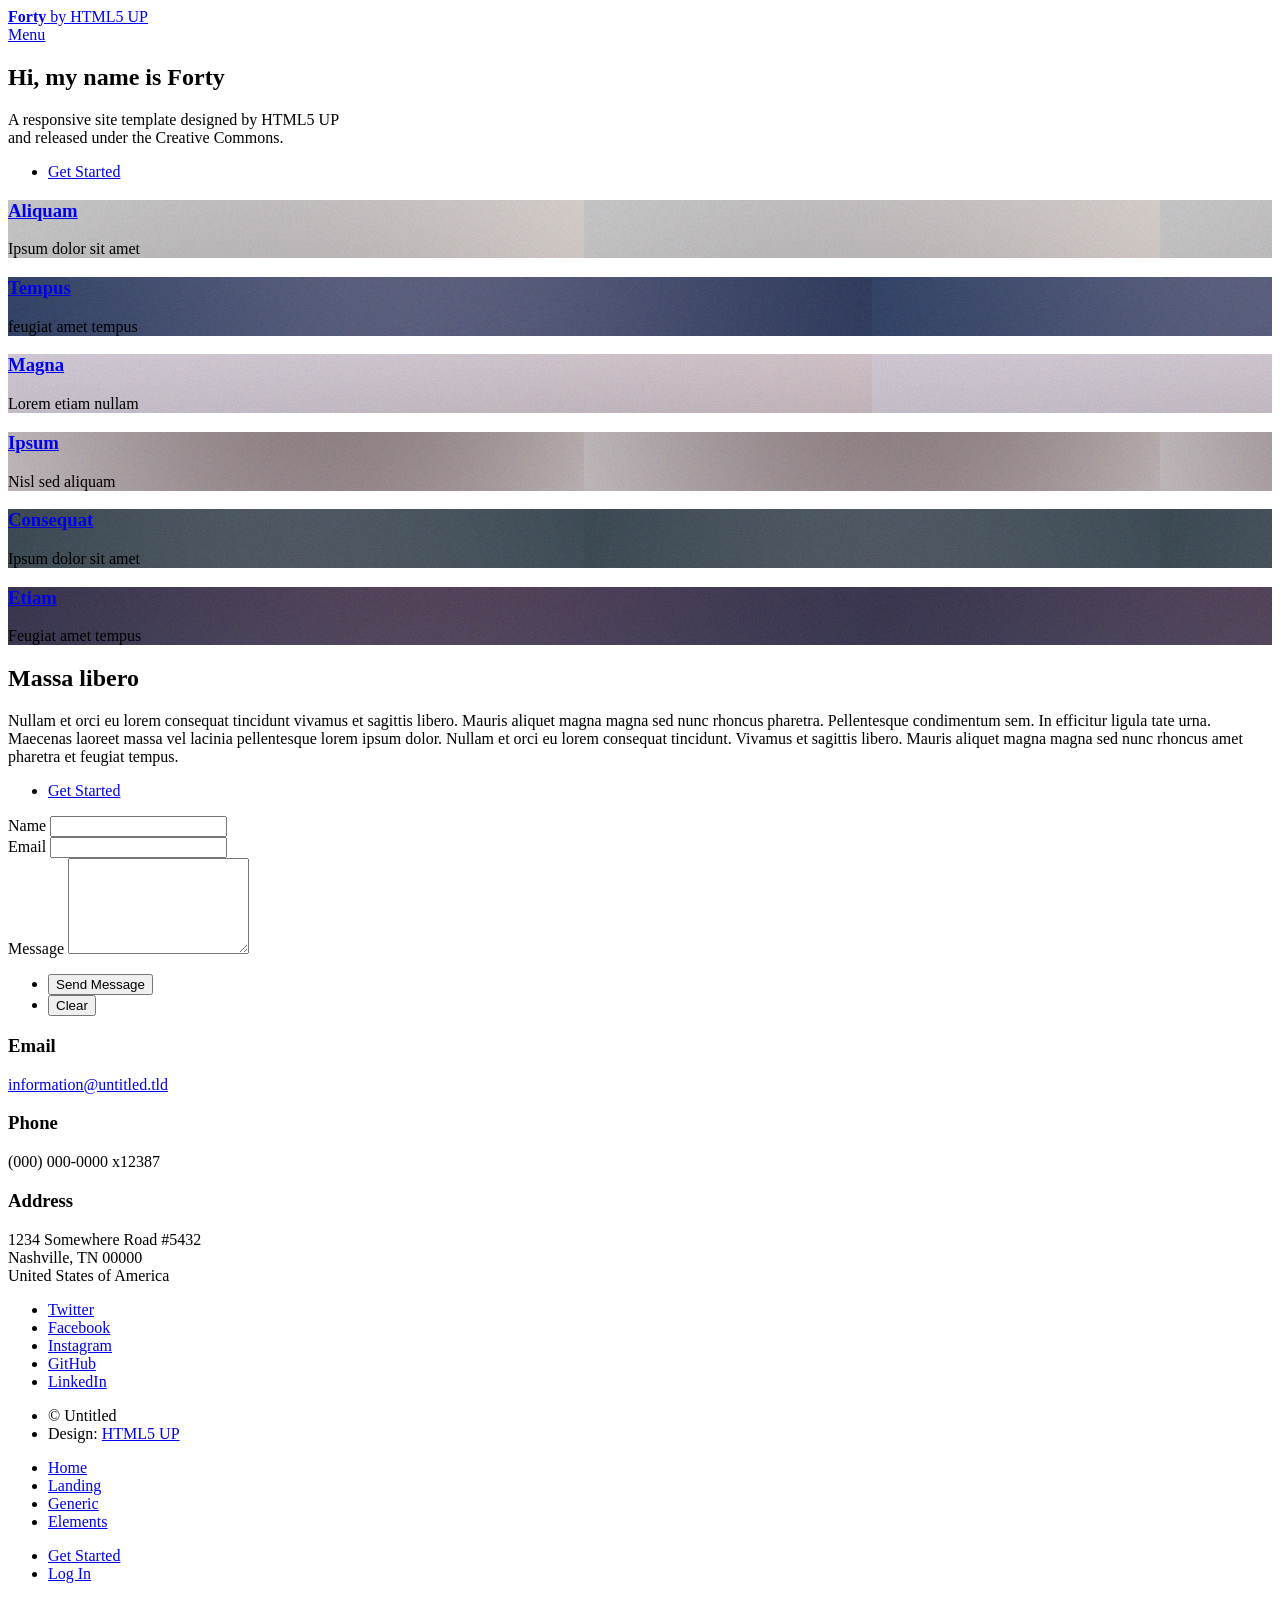
==== html5up-forty/index.html @ 3ecb92c6 "Add files via upload" ====
<!DOCTYPE HTML>
<!--
	Forty by HTML5 UP
	html5up.net | @ajlkn
	Free for personal and commercial use under the CCA 3.0 license (html5up.net/license)
-->
<html>
	<head>
		<title>Forty by HTML5 UP</title>
		<meta charset="utf-8" />
		<meta name="viewport" content="width=device-width, initial-scale=1, user-scalable=no" />
		<link rel="stylesheet" href="assets/css/main.css" />
		<noscript><link rel="stylesheet" href="assets/css/noscript.css" /></noscript>
	</head>
	<body class="is-preload">

		<!-- Wrapper -->
			<div id="wrapper">

				<!-- Header -->
					<header id="header" class="alt">
						<a href="index.html" class="logo"><strong>Forty</strong> <span>by HTML5 UP</span></a>
						<nav>
							<a href="#menu">Menu</a>
						</nav>
					</header>

				<!-- Menu -->
					<nav id="menu">
						<ul class="links">
							<li><a href="index.html">Home</a></li>
							<li><a href="landing.html">Landing</a></li>
							<li><a href="generic.html">Generic</a></li>
							<li><a href="elements.html">Elements</a></li>
						</ul>
						<ul class="actions stacked">
							<li><a href="#" class="button primary fit">Get Started</a></li>
							<li><a href="#" class="button fit">Log In</a></li>
						</ul>
					</nav>

				<!-- Banner -->
					<section id="banner" class="major">
						<div class="inner">
							<header class="major">
								<h1>Hi, my name is Forty</h1>
							</header>
							<div class="content">
								<p>A responsive site template designed by HTML5 UP<br />
								and released under the Creative Commons.</p>
								<ul class="actions">
									<li><a href="#one" class="button next scrolly">Get Started</a></li>
								</ul>
							</div>
						</div>
					</section>

				<!-- Main -->
					<div id="main">

						<!-- One -->
							<section id="one" class="tiles">
								<article>
									<span class="image">
										<img src="images/pic01.jpg" alt="" />
									</span>
									<header class="major">
										<h3><a href="landing.html" class="link">Aliquam</a></h3>
										<p>Ipsum dolor sit amet</p>
									</header>
								</article>
								<article>
									<span class="image">
										<img src="images/pic02.jpg" alt="" />
									</span>
									<header class="major">
										<h3><a href="landing.html" class="link">Tempus</a></h3>
										<p>feugiat amet tempus</p>
									</header>
								</article>
								<article>
									<span class="image">
										<img src="images/pic03.jpg" alt="" />
									</span>
									<header class="major">
										<h3><a href="landing.html" class="link">Magna</a></h3>
										<p>Lorem etiam nullam</p>
									</header>
								</article>
								<article>
									<span class="image">
										<img src="images/pic04.jpg" alt="" />
									</span>
									<header class="major">
										<h3><a href="landing.html" class="link">Ipsum</a></h3>
										<p>Nisl sed aliquam</p>
									</header>
								</article>
								<article>
									<span class="image">
										<img src="images/pic05.jpg" alt="" />
									</span>
									<header class="major">
										<h3><a href="landing.html" class="link">Consequat</a></h3>
										<p>Ipsum dolor sit amet</p>
									</header>
								</article>
								<article>
									<span class="image">
										<img src="images/pic06.jpg" alt="" />
									</span>
									<header class="major">
										<h3><a href="landing.html" class="link">Etiam</a></h3>
										<p>Feugiat amet tempus</p>
									</header>
								</article>
							</section>

						<!-- Two -->
							<section id="two">
								<div class="inner">
									<header class="major">
										<h2>Massa libero</h2>
									</header>
									<p>Nullam et orci eu lorem consequat tincidunt vivamus et sagittis libero. Mauris aliquet magna magna sed nunc rhoncus pharetra. Pellentesque condimentum sem. In efficitur ligula tate urna. Maecenas laoreet massa vel lacinia pellentesque lorem ipsum dolor. Nullam et orci eu lorem consequat tincidunt. Vivamus et sagittis libero. Mauris aliquet magna magna sed nunc rhoncus amet pharetra et feugiat tempus.</p>
									<ul class="actions">
										<li><a href="landing.html" class="button next">Get Started</a></li>
									</ul>
								</div>
							</section>

					</div>

				<!-- Contact -->
					<section id="contact">
						<div class="inner">
							<section>
								<form method="post" action="#">
									<div class="fields">
										<div class="field half">
											<label for="name">Name</label>
											<input type="text" name="name" id="name" />
										</div>
										<div class="field half">
											<label for="email">Email</label>
											<input type="text" name="email" id="email" />
										</div>
										<div class="field">
											<label for="message">Message</label>
											<textarea name="message" id="message" rows="6"></textarea>
										</div>
									</div>
									<ul class="actions">
										<li><input type="submit" value="Send Message" class="primary" /></li>
										<li><input type="reset" value="Clear" /></li>
									</ul>
								</form>
							</section>
							<section class="split">
								<section>
									<div class="contact-method">
										<span class="icon solid alt fa-envelope"></span>
										<h3>Email</h3>
										<a href="#">information@untitled.tld</a>
									</div>
								</section>
								<section>
									<div class="contact-method">
										<span class="icon solid alt fa-phone"></span>
										<h3>Phone</h3>
										<span>(000) 000-0000 x12387</span>
									</div>
								</section>
								<section>
									<div class="contact-method">
										<span class="icon solid alt fa-home"></span>
										<h3>Address</h3>
										<span>1234 Somewhere Road #5432<br />
										Nashville, TN 00000<br />
										United States of America</span>
									</div>
								</section>
							</section>
						</div>
					</section>

				<!-- Footer -->
					<footer id="footer">
						<div class="inner">
							<ul class="icons">
								<li><a href="#" class="icon brands alt fa-twitter"><span class="label">Twitter</span></a></li>
								<li><a href="#" class="icon brands alt fa-facebook-f"><span class="label">Facebook</span></a></li>
								<li><a href="#" class="icon brands alt fa-instagram"><span class="label">Instagram</span></a></li>
								<li><a href="#" class="icon brands alt fa-github"><span class="label">GitHub</span></a></li>
								<li><a href="#" class="icon brands alt fa-linkedin-in"><span class="label">LinkedIn</span></a></li>
							</ul>
							<ul class="copyright">
								<li>&copy; Untitled</li><li>Design: <a href="https://html5up.net">HTML5 UP</a></li>
							</ul>
						</div>
					</footer>

			</div>

		<!-- Scripts -->
			<script src="assets/js/jquery.min.js"></script>
			<script src="assets/js/jquery.scrolly.min.js"></script>
			<script src="assets/js/jquery.scrollex.min.js"></script>
			<script src="assets/js/browser.min.js"></script>
			<script src="assets/js/breakpoints.min.js"></script>
			<script src="assets/js/util.js"></script>
			<script src="assets/js/main.js"></script>

	</body>
</html>
---- html5up-forty/assets/css/noscript.css ----
/*
	Forty by HTML5 UP
	html5up.net | @ajlkn
	Free for personal and commercial use under the CCA 3.0 license (html5up.net/license)
*/

/* Banner */

	body.is-preload #banner:after {
		opacity: 0.85;
	}

	body.is-preload #banner > .inner {
		-moz-filter: none;
		-webkit-filter: none;
		-ms-filter: none;
		filter: none;
		-moz-transform: none;
		-webkit-transform: none;
		-ms-transform: none;
		transform: none;
		opacity: 1;
	}
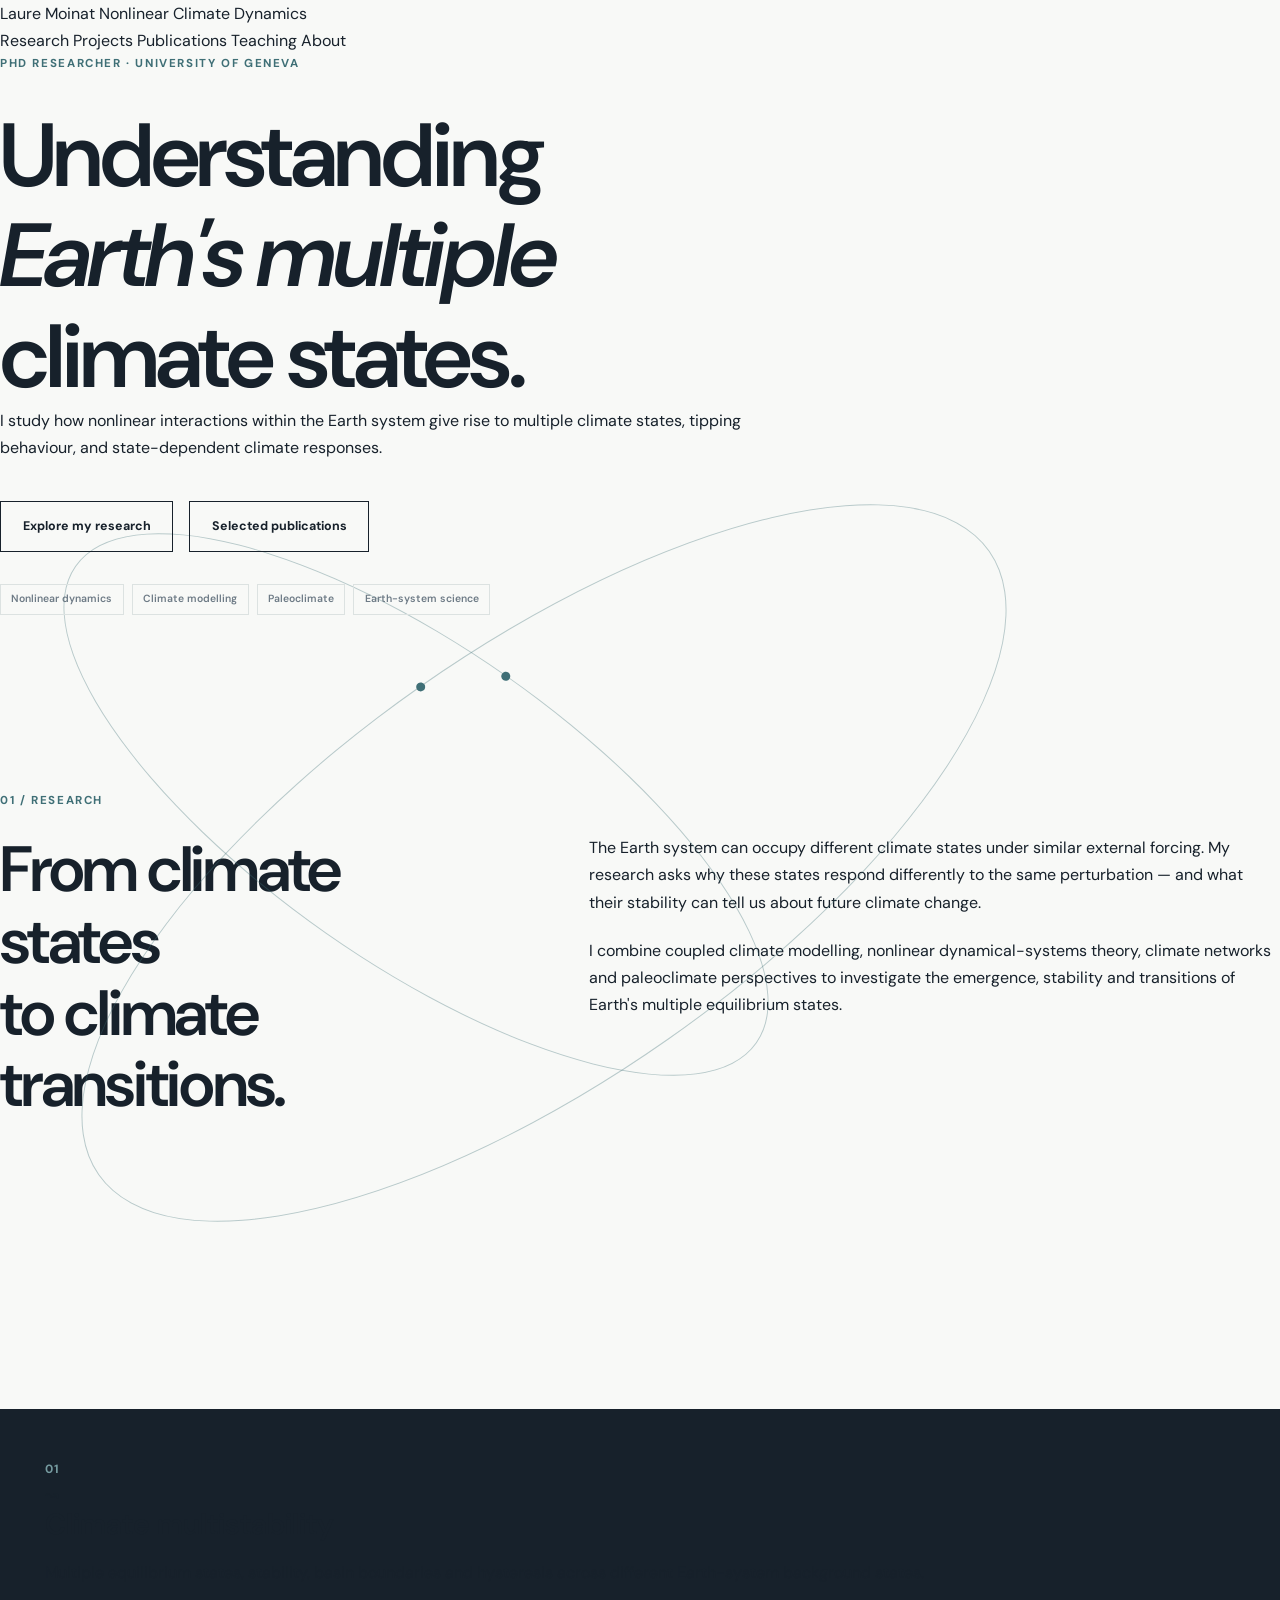
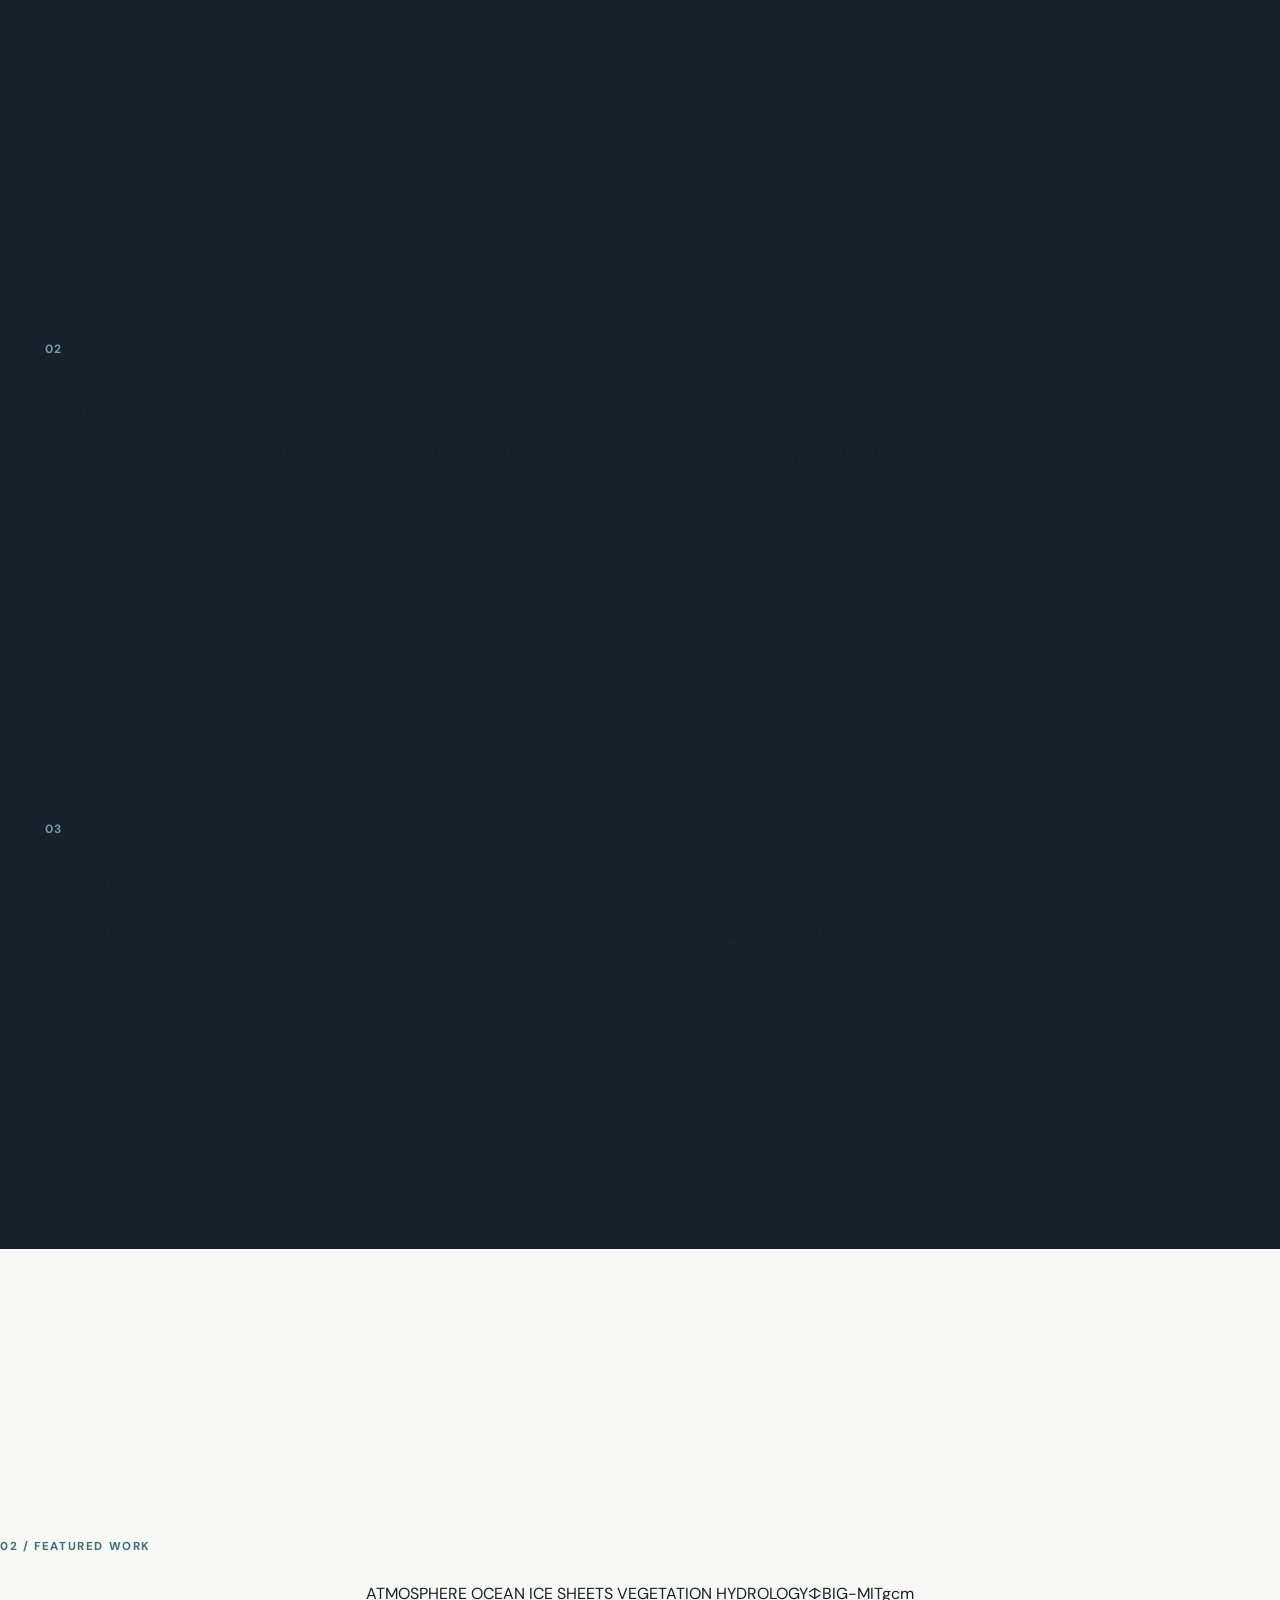
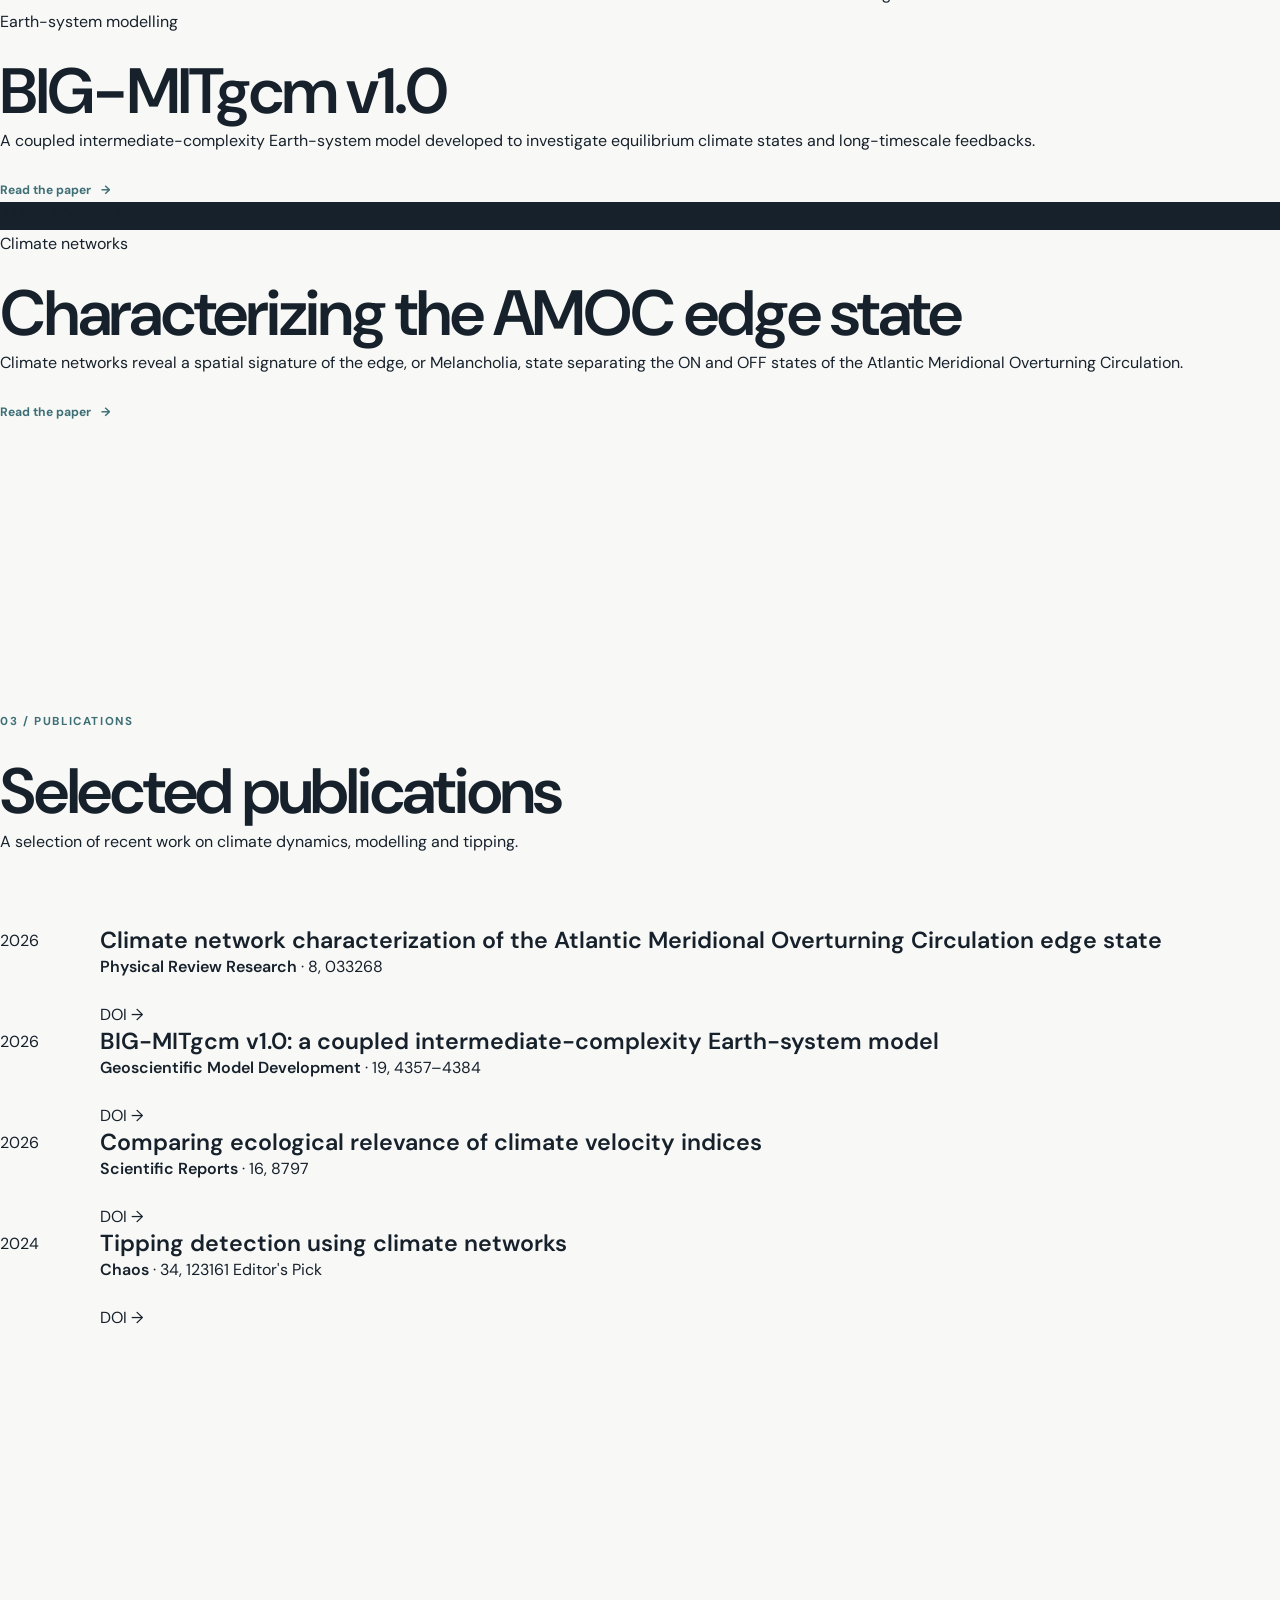
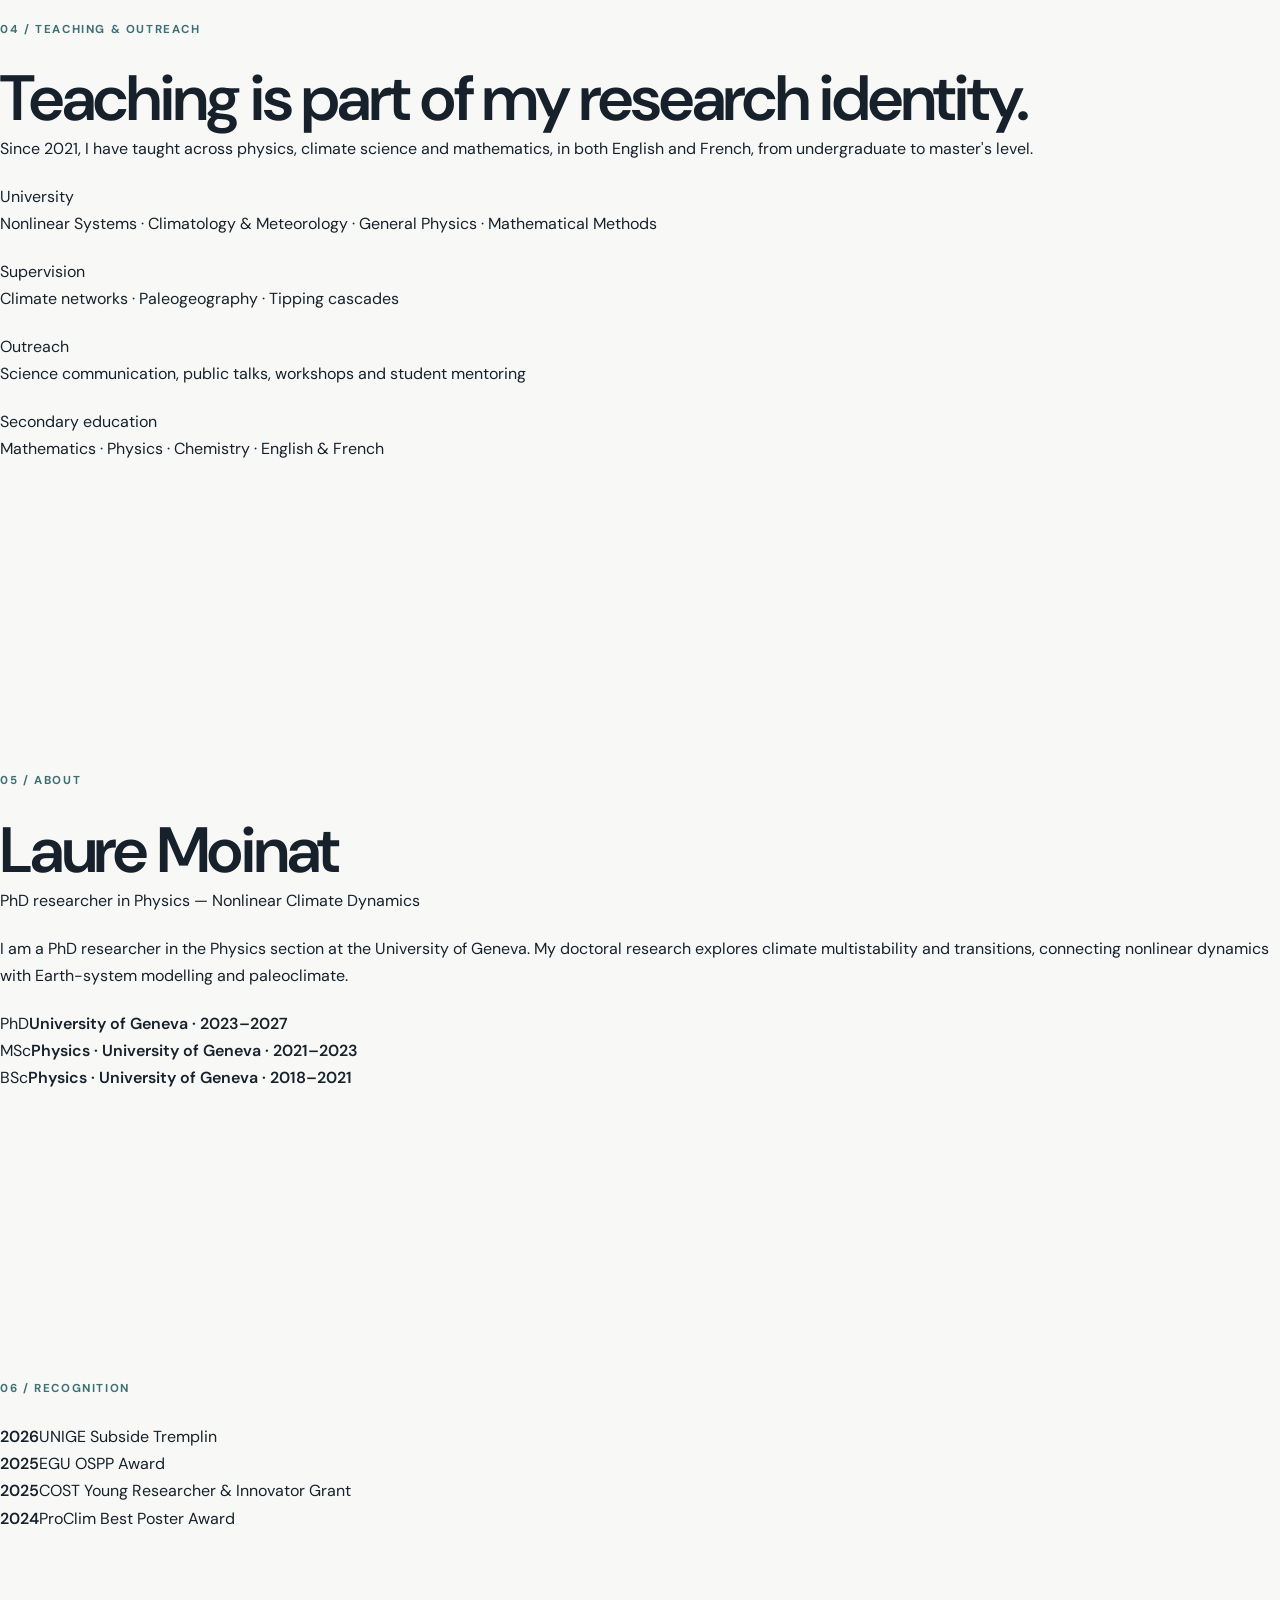
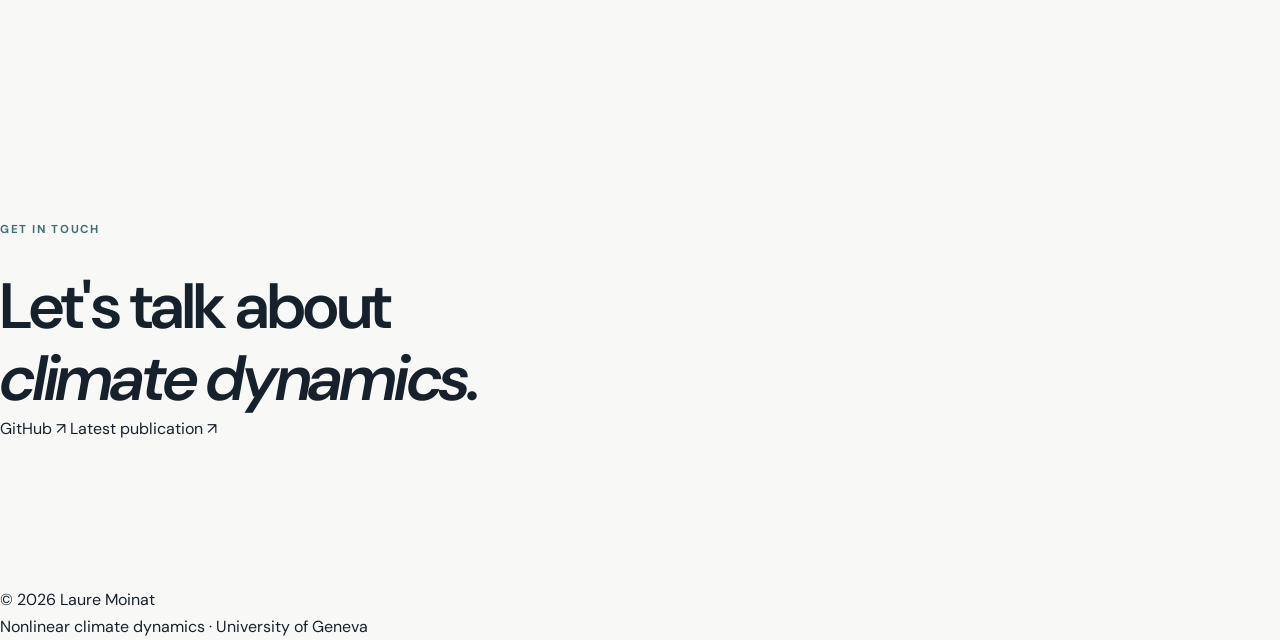
==== commit 42361474: "Add files via upload" ====
--- a/html5up-forty/index.html
+++ b/html5up-forty/index.html
@@ -1,215 +1,291 @@
-<!DOCTYPE HTML>
-<!--
-	Forty by HTML5 UP
-	html5up.net | @ajlkn
-	Free for personal and commercial use under the CCA 3.0 license (html5up.net/license)
--->
-<html>
-	<head>
-		<title>Forty by HTML5 UP</title>
-		<meta charset="utf-8" />
-		<meta name="viewport" content="width=device-width, initial-scale=1, user-scalable=no" />
-		<link rel="stylesheet" href="assets/css/main.css" />
-		<noscript><link rel="stylesheet" href="assets/css/noscript.css" /></noscript>
-	</head>
-	<body class="is-preload">
-
-		<!-- Wrapper -->
-			<div id="wrapper">
-
-				<!-- Header -->
-					<header id="header" class="alt">
-						<a href="index.html" class="logo"><strong>Forty</strong> <span>by HTML5 UP</span></a>
-						<nav>
-							<a href="#menu">Menu</a>
-						</nav>
-					</header>
-
-				<!-- Menu -->
-					<nav id="menu">
-						<ul class="links">
-							<li><a href="index.html">Home</a></li>
-							<li><a href="landing.html">Landing</a></li>
-							<li><a href="generic.html">Generic</a></li>
-							<li><a href="elements.html">Elements</a></li>
-						</ul>
-						<ul class="actions stacked">
-							<li><a href="#" class="button primary fit">Get Started</a></li>
-							<li><a href="#" class="button fit">Log In</a></li>
-						</ul>
-					</nav>
-
-				<!-- Banner -->
-					<section id="banner" class="major">
-						<div class="inner">
-							<header class="major">
-								<h1>Hi, my name is Forty</h1>
-							</header>
-							<div class="content">
-								<p>A responsive site template designed by HTML5 UP<br />
-								and released under the Creative Commons.</p>
-								<ul class="actions">
-									<li><a href="#one" class="button next scrolly">Get Started</a></li>
-								</ul>
-							</div>
-						</div>
-					</section>
-
-				<!-- Main -->
-					<div id="main">
-
-						<!-- One -->
-							<section id="one" class="tiles">
-								<article>
-									<span class="image">
-										<img src="images/pic01.jpg" alt="" />
-									</span>
-									<header class="major">
-										<h3><a href="landing.html" class="link">Aliquam</a></h3>
-										<p>Ipsum dolor sit amet</p>
-									</header>
-								</article>
-								<article>
-									<span class="image">
-										<img src="images/pic02.jpg" alt="" />
-									</span>
-									<header class="major">
-										<h3><a href="landing.html" class="link">Tempus</a></h3>
-										<p>feugiat amet tempus</p>
-									</header>
-								</article>
-								<article>
-									<span class="image">
-										<img src="images/pic03.jpg" alt="" />
-									</span>
-									<header class="major">
-										<h3><a href="landing.html" class="link">Magna</a></h3>
-										<p>Lorem etiam nullam</p>
-									</header>
-								</article>
-								<article>
-									<span class="image">
-										<img src="images/pic04.jpg" alt="" />
-									</span>
-									<header class="major">
-										<h3><a href="landing.html" class="link">Ipsum</a></h3>
-										<p>Nisl sed aliquam</p>
-									</header>
-								</article>
-								<article>
-									<span class="image">
-										<img src="images/pic05.jpg" alt="" />
-									</span>
-									<header class="major">
-										<h3><a href="landing.html" class="link">Consequat</a></h3>
-										<p>Ipsum dolor sit amet</p>
-									</header>
-								</article>
-								<article>
-									<span class="image">
-										<img src="images/pic06.jpg" alt="" />
-									</span>
-									<header class="major">
-										<h3><a href="landing.html" class="link">Etiam</a></h3>
-										<p>Feugiat amet tempus</p>
-									</header>
-								</article>
-							</section>
-
-						<!-- Two -->
-							<section id="two">
-								<div class="inner">
-									<header class="major">
-										<h2>Massa libero</h2>
-									</header>
-									<p>Nullam et orci eu lorem consequat tincidunt vivamus et sagittis libero. Mauris aliquet magna magna sed nunc rhoncus pharetra. Pellentesque condimentum sem. In efficitur ligula tate urna. Maecenas laoreet massa vel lacinia pellentesque lorem ipsum dolor. Nullam et orci eu lorem consequat tincidunt. Vivamus et sagittis libero. Mauris aliquet magna magna sed nunc rhoncus amet pharetra et feugiat tempus.</p>
-									<ul class="actions">
-										<li><a href="landing.html" class="button next">Get Started</a></li>
-									</ul>
-								</div>
-							</section>
-
-					</div>
-
-				<!-- Contact -->
-					<section id="contact">
-						<div class="inner">
-							<section>
-								<form method="post" action="#">
-									<div class="fields">
-										<div class="field half">
-											<label for="name">Name</label>
-											<input type="text" name="name" id="name" />
-										</div>
-										<div class="field half">
-											<label for="email">Email</label>
-											<input type="text" name="email" id="email" />
-										</div>
-										<div class="field">
-											<label for="message">Message</label>
-											<textarea name="message" id="message" rows="6"></textarea>
-										</div>
-									</div>
-									<ul class="actions">
-										<li><input type="submit" value="Send Message" class="primary" /></li>
-										<li><input type="reset" value="Clear" /></li>
-									</ul>
-								</form>
-							</section>
-							<section class="split">
-								<section>
-									<div class="contact-method">
-										<span class="icon solid alt fa-envelope"></span>
-										<h3>Email</h3>
-										<a href="#">information@untitled.tld</a>
-									</div>
-								</section>
-								<section>
-									<div class="contact-method">
-										<span class="icon solid alt fa-phone"></span>
-										<h3>Phone</h3>
-										<span>(000) 000-0000 x12387</span>
-									</div>
-								</section>
-								<section>
-									<div class="contact-method">
-										<span class="icon solid alt fa-home"></span>
-										<h3>Address</h3>
-										<span>1234 Somewhere Road #5432<br />
-										Nashville, TN 00000<br />
-										United States of America</span>
-									</div>
-								</section>
-							</section>
-						</div>
-					</section>
-
-				<!-- Footer -->
-					<footer id="footer">
-						<div class="inner">
-							<ul class="icons">
-								<li><a href="#" class="icon brands alt fa-twitter"><span class="label">Twitter</span></a></li>
-								<li><a href="#" class="icon brands alt fa-facebook-f"><span class="label">Facebook</span></a></li>
-								<li><a href="#" class="icon brands alt fa-instagram"><span class="label">Instagram</span></a></li>
-								<li><a href="#" class="icon brands alt fa-github"><span class="label">GitHub</span></a></li>
-								<li><a href="#" class="icon brands alt fa-linkedin-in"><span class="label">LinkedIn</span></a></li>
-							</ul>
-							<ul class="copyright">
-								<li>&copy; Untitled</li><li>Design: <a href="https://html5up.net">HTML5 UP</a></li>
-							</ul>
-						</div>
-					</footer>
-
-			</div>
-
-		<!-- Scripts -->
-			<script src="assets/js/jquery.min.js"></script>
-			<script src="assets/js/jquery.scrolly.min.js"></script>
-			<script src="assets/js/jquery.scrollex.min.js"></script>
-			<script src="assets/js/browser.min.js"></script>
-			<script src="assets/js/breakpoints.min.js"></script>
-			<script src="assets/js/util.js"></script>
-			<script src="assets/js/main.js"></script>
-
-	</body>
-</html>+<!DOCTYPE HTML>
+<html lang="en">
+<head>
+    <meta charset="utf-8">
+    <meta name="viewport" content="width=device-width, initial-scale=1">
+    <title>Laure Moinat | Nonlinear Climate Dynamics</title>
+    <meta name="description" content="Laure Moinat — PhD researcher in nonlinear climate dynamics at the University of Geneva.">
+    <link rel="stylesheet" href="assets/css/main.css">
+</head>
+
+<body>
+
+<header class="site-header">
+    <div class="header-inner">
+        <a href="#top" class="brand">
+            <span class="brand-name">Laure Moinat</span>
+            <span class="brand-role">Nonlinear Climate Dynamics</span>
+        </a>
+        <nav class="main-nav">
+            <a href="#research">Research</a>
+            <a href="#work">Projects</a>
+            <a href="#publications">Publications</a>
+            <a href="#teaching">Teaching</a>
+            <a href="#about">About</a>
+        </nav>
+    </div>
+</header>
+
+<main id="top">
+
+    <section class="hero">
+        <div class="hero-content">
+            <p class="eyebrow">PhD researcher · University of Geneva</p>
+            <h1>Understanding<br><em>Earth's multiple</em><br>climate states.</h1>
+            <p class="hero-text">
+                I study how nonlinear interactions within the Earth system give rise to
+                multiple climate states, tipping behaviour, and state-dependent climate responses.
+            </p>
+            <div class="hero-buttons">
+                <a class="button button-primary" href="#research">Explore my research</a>
+                <a class="button button-light" href="#publications">Selected publications</a>
+            </div>
+            <div class="tags">
+                <span>Nonlinear dynamics</span>
+                <span>Climate modelling</span>
+                <span>Paleoclimate</span>
+                <span>Earth-system science</span>
+            </div>
+        </div>
+
+        <div class="climate-art" aria-hidden="true">
+            <div class="orbit orbit-1"></div>
+            <div class="orbit orbit-2"></div>
+            <div class="earth">
+                <div class="continent c1"></div>
+                <div class="continent c2"></div>
+                <div class="continent c3"></div>
+                <div class="glow"></div>
+            </div>
+            <span class="dot dot-1"></span>
+            <span class="dot dot-2"></span>
+            <span class="dot dot-3"></span>
+        </div>
+    </section>
+
+    <section class="intro section" id="research">
+        <div class="section-label">01 / Research</div>
+        <div class="intro-grid">
+            <div>
+                <h2>From climate states<br>to climate transitions.</h2>
+            </div>
+            <div>
+                <p class="lead">
+                    The Earth system can occupy different climate states under similar external
+                    forcing. My research asks why these states respond differently to the same
+                    perturbation — and what their stability can tell us about future climate change.
+                </p>
+                <p>
+                    I combine coupled climate modelling, nonlinear dynamical-systems theory,
+                    climate networks and paleoclimate perspectives to investigate the emergence,
+                    stability and transitions of Earth's multiple equilibrium states.
+                </p>
+            </div>
+        </div>
+    </section>
+
+    <section class="research-cards section">
+        <div class="cards-grid">
+            <article class="research-card">
+                <span class="card-number">01</span>
+                <div class="card-icon">↝</div>
+                <h3>Climate multistability</h3>
+                <p>
+                    Multiple equilibrium states, stability, basin boundaries and hysteresis
+                    across different Earth-system background states.
+                </p>
+            </article>
+
+            <article class="research-card">
+                <span class="card-number">02</span>
+                <div class="card-icon">⌁</div>
+                <h3>Tipping &amp; networks</h3>
+                <p>
+                    Climate-network approaches to unstable states, early warning signals and
+                    tipping behaviour, including the AMOC.
+                </p>
+            </article>
+
+            <article class="research-card">
+                <span class="card-number">03</span>
+                <div class="card-icon">◌</div>
+                <h3>Earth-system modelling</h3>
+                <p>
+                    Coupled ocean–atmosphere–ice-sheet–vegetation simulations spanning
+                    present-day, paleoclimate and deep-time configurations.
+                </p>
+            </article>
+        </div>
+    </section>
+
+    <section class="section featured" id="work">
+        <div class="section-label">02 / Featured work</div>
+
+        <div class="feature">
+            <div class="feature-visual model-visual">
+                <div class="model-box">
+                    <span>ATMOSPHERE</span>
+                    <span>OCEAN</span>
+                    <span>ICE SHEETS</span>
+                    <span>VEGETATION</span>
+                    <span>HYDROLOGY</span>
+                </div>
+                <div class="model-arrow">↕</div>
+                <div class="model-caption">BIG-MITgcm</div>
+            </div>
+            <div class="feature-text">
+                <p class="mini-label">Earth-system modelling</p>
+                <h2>BIG-MITgcm v1.0</h2>
+                <p>
+                    A coupled intermediate-complexity Earth-system model developed to investigate
+                    equilibrium climate states and long-timescale feedbacks.
+                </p>
+                <a class="text-link" href="https://doi.org/10.5194/gmd-19-4357-2026" target="_blank" rel="noopener">
+                    Read the paper <span>→</span>
+                </a>
+            </div>
+        </div>
+
+        <div class="feature feature-reverse">
+            <div class="feature-visual network-visual">
+                <div class="network">
+                    <i></i><i></i><i></i><i></i><i></i><i></i><i></i><i></i>
+                    <b></b><b></b><b></b><b></b><b></b><b></b>
+                </div>
+                <div class="network-label">AMOC EDGE STATE</div>
+            </div>
+            <div class="feature-text">
+                <p class="mini-label">Climate networks</p>
+                <h2>Characterizing the AMOC edge state</h2>
+                <p>
+                    Climate networks reveal a spatial signature of the edge, or Melancholia,
+                    state separating the ON and OFF states of the Atlantic Meridional
+                    Overturning Circulation.
+                </p>
+                <a class="text-link" href="https://doi.org/10.1103/q9bd-4h4j" target="_blank" rel="noopener">
+                    Read the paper <span>→</span>
+                </a>
+            </div>
+        </div>
+    </section>
+
+    <section class="publications section" id="publications">
+        <div class="section-label">03 / Publications</div>
+        <div class="section-heading">
+            <h2>Selected publications</h2>
+            <p>A selection of recent work on climate dynamics, modelling and tipping.</p>
+        </div>
+
+        <div class="pub-list">
+            <article class="publication">
+                <span class="pub-year">2026</span>
+                <div>
+                    <h3>Climate network characterization of the Atlantic Meridional Overturning Circulation edge state</h3>
+                    <p><strong>Physical Review Research</strong> · 8, 033268</p>
+                    <a href="https://doi.org/10.1103/q9bd-4h4j" target="_blank" rel="noopener">DOI →</a>
+                </div>
+            </article>
+
+            <article class="publication">
+                <span class="pub-year">2026</span>
+                <div>
+                    <h3>BIG-MITgcm v1.0: a coupled intermediate-complexity Earth-system model</h3>
+                    <p><strong>Geoscientific Model Development</strong> · 19, 4357–4384</p>
+                    <a href="https://doi.org/10.5194/gmd-19-4357-2026" target="_blank" rel="noopener">DOI →</a>
+                </div>
+            </article>
+
+            <article class="publication">
+                <span class="pub-year">2026</span>
+                <div>
+                    <h3>Comparing ecological relevance of climate velocity indices</h3>
+                    <p><strong>Scientific Reports</strong> · 16, 8797</p>
+                    <a href="https://doi.org/10.1038/s41598-025-32377-0" target="_blank" rel="noopener">DOI →</a>
+                </div>
+            </article>
+
+            <article class="publication">
+                <span class="pub-year">2024</span>
+                <div>
+                    <h3>Tipping detection using climate networks</h3>
+                    <p><strong>Chaos</strong> · 34, 123161 <span class="badge">Editor's Pick</span></p>
+                    <a href="https://doi.org/10.1063/5.0230848" target="_blank" rel="noopener">DOI →</a>
+                </div>
+            </article>
+        </div>
+    </section>
+
+    <section class="teaching section" id="teaching">
+        <div class="section-label">04 / Teaching &amp; outreach</div>
+        <div class="two-column">
+            <div>
+                <h2>Teaching is part of my research identity.</h2>
+                <p>
+                    Since 2021, I have taught across physics, climate science and mathematics,
+                    in both English and French, from undergraduate to master's level.
+                </p>
+            </div>
+            <div class="teaching-list">
+                <div><span>University</span><p>Nonlinear Systems · Climatology &amp; Meteorology · General Physics · Mathematical Methods</p></div>
+                <div><span>Supervision</span><p>Climate networks · Paleogeography · Tipping cascades</p></div>
+                <div><span>Outreach</span><p>Science communication, public talks, workshops and student mentoring</p></div>
+                <div><span>Secondary education</span><p>Mathematics · Physics · Chemistry · English &amp; French</p></div>
+            </div>
+        </div>
+    </section>
+
+    <section class="about section" id="about">
+        <div class="section-label">05 / About</div>
+        <div class="about-grid">
+            <div>
+                <h2>Laure Moinat</h2>
+                <p class="lead">
+                    PhD researcher in Physics — Nonlinear Climate Dynamics
+                </p>
+            </div>
+            <div>
+                <p>
+                    I am a PhD researcher in the Physics section at the University of Geneva.
+                    My doctoral research explores climate multistability and transitions,
+                    connecting nonlinear dynamics with Earth-system modelling and paleoclimate.
+                </p>
+
+                <div class="facts">
+                    <div><span>PhD</span><strong>University of Geneva · 2023–2027</strong></div>
+                    <div><span>MSc</span><strong>Physics · University of Geneva · 2021–2023</strong></div>
+                    <div><span>BSc</span><strong>Physics · University of Geneva · 2018–2021</strong></div>
+                </div>
+            </div>
+        </div>
+    </section>
+
+    <section class="awards section">
+        <div class="section-label">06 / Recognition</div>
+        <div class="awards-grid">
+            <div><strong>2026</strong><span>UNIGE Subside Tremplin</span></div>
+            <div><strong>2025</strong><span>EGU OSPP Award</span></div>
+            <div><strong>2025</strong><span>COST Young Researcher &amp; Innovator Grant</span></div>
+            <div><strong>2024</strong><span>ProClim Best Poster Award</span></div>
+        </div>
+    </section>
+
+    <section class="contact section">
+        <div>
+            <p class="eyebrow">Get in touch</p>
+            <h2>Let's talk about<br><em>climate dynamics.</em></h2>
+        </div>
+        <div class="contact-links">
+            <a href="https://github.com/LaureMoinat" target="_blank" rel="noopener">GitHub <span>↗</span></a>
+            <a href="https://doi.org/10.1103/q9bd-4h4j" target="_blank" rel="noopener">Latest publication <span>↗</span></a>
+        </div>
+    </section>
+
+</main>
+
+<footer>
+    <div>© 2026 Laure Moinat</div>
+    <div>Nonlinear climate dynamics · University of Geneva</div>
+</footer>
+
+</body>
+</html>
--- a/html5up-forty/assets/css/main.css
+++ b/html5up-forty/assets/css/main.css
@@ -0,0 +1,903 @@
+@import url('https://fonts.googleapis.com/css2?family=DM+Sans:wght@400;500;600;700&family=Playfair+Display:wght@500;600&display=swap');
+
+
+/* =========================================================
+   GLOBAL
+========================================================= */
+
+:root {
+    --ink: #17212b;
+    --ink-light: #33414d;
+    --muted: #6e7b86;
+
+    --paper: #f8f9f7;
+    --white: #ffffff;
+    --grey: #eef1f0;
+
+    --accent: #3f6f76;
+    --accent-dark: #315960;
+
+    --line: #dce2e1;
+
+    --max-width: 1240px;
+}
+
+
+* {
+    box-sizing: border-box;
+}
+
+
+html {
+    scroll-behavior: smooth;
+}
+
+
+body {
+    margin: 0;
+    padding: 0;
+
+    background: var(--paper);
+    color: var(--ink);
+
+    font-family: "DM Sans", Arial, sans-serif;
+    font-size: 16px;
+    line-height: 1.7;
+}
+
+
+body,
+input,
+select,
+textarea {
+    font-family: "DM Sans", Arial, sans-serif;
+}
+
+
+a {
+    color: inherit;
+    text-decoration: none;
+}
+
+
+img {
+    max-width: 100%;
+    display: block;
+}
+
+
+strong {
+    font-weight: 600;
+}
+
+
+/* =========================================================
+   TYPOGRAPHY
+========================================================= */
+
+h1,
+h2,
+h3 {
+    margin: 0;
+    font-weight: 600;
+    line-height: 1.12;
+}
+
+
+h1,
+h2 {
+    letter-spacing: -0.035em;
+}
+
+
+h1 {
+    font-size: clamp(3.6rem, 7vw, 6.8rem);
+}
+
+
+h2 {
+    font-size: clamp(2.7rem, 5vw, 4.5rem);
+}
+
+
+h3 {
+    font-size: 1.45rem;
+}
+
+
+p {
+    margin: 0 0 1.3rem;
+}
+
+
+.section-label,
+.eyebrow,
+.project-type,
+.publication-journal {
+    text-transform: uppercase;
+    letter-spacing: 0.14em;
+    font-size: 0.72rem;
+    font-weight: 700;
+}
+
+
+.section-label {
+    color: var(--accent);
+    margin-bottom: 1.5rem;
+}
+
+
+.section-dark .section-label,
+.contact-section .section-label {
+    color: #a9c7ca;
+}
+
+
+/* =========================================================
+   LAYOUT
+========================================================= */
+
+.section-inner {
+    width: min(var(--max-width), calc(100% - 5rem));
+    margin: 0 auto;
+}
+
+
+.section {
+    padding: 9rem 0;
+}
+
+
+.section-light {
+    background: var(--paper);
+}
+
+
+.section-grey {
+    background: var(--grey);
+}
+
+
+.section-dark {
+    background: var(--ink);
+    color: var(--white);
+}
+
+
+/* =========================================================
+   HEADER
+========================================================= */
+
+#header {
+    position: fixed;
+    z-index: 1000;
+
+    top: 0;
+    left: 0;
+    width: 100%;
+
+    display: flex;
+    align-items: center;
+    justify-content: space-between;
+
+    padding: 1.4rem 3rem;
+
+    background: rgba(248, 249, 247, 0.94);
+    backdrop-filter: blur(12px);
+
+    border-bottom: 1px solid rgba(23, 33, 43, 0.08);
+}
+
+
+.logo {
+    display: flex;
+    align-items: baseline;
+    gap: 0.8rem;
+
+    white-space: nowrap;
+}
+
+
+.logo strong {
+    font-size: 0.85rem;
+    letter-spacing: 0.12em;
+}
+
+
+.logo span {
+    color: var(--muted);
+    font-size: 0.75rem;
+}
+
+
+#nav {
+    display: flex;
+    gap: 1.7rem;
+}
+
+
+#nav a {
+    color: var(--ink-light);
+    font-size: 0.78rem;
+    font-weight: 600;
+}
+
+
+#nav a:hover {
+    color: var(--accent);
+}
+
+
+/* =========================================================
+   HERO
+========================================================= */
+
+#hero {
+    min-height: 100vh;
+
+    display: grid;
+    grid-template-columns: 1.05fr 0.95fr;
+
+    align-items: center;
+
+    padding: 9rem max(2.5rem, calc((100vw - 1240px) / 2)) 6rem;
+
+    background:
+        radial-gradient(circle at 80% 50%, rgba(63, 111, 118, 0.10), transparent 38%),
+        var(--paper);
+
+    overflow: hidden;
+}
+
+
+.hero-content {
+    position: relative;
+    z-index: 2;
+
+    max-width: 760px;
+}
+
+
+.eyebrow {
+    color: var(--accent);
+    margin-bottom: 2rem;
+}
+
+
+.hero-content h1 {
+    color: var(--ink);
+}
+
+
+.hero-content h1 span {
+    color: var(--accent);
+}
+
+
+.hero-intro {
+    max-width: 620px;
+
+    margin-top: 2.5rem;
+
+    color: var(--ink-light);
+    font-size: 1.15rem;
+    line-height: 1.8;
+}
+
+
+.hero-buttons {
+    display: flex;
+    gap: 1rem;
+    margin-top: 2.5rem;
+}
+
+
+/* =========================================================
+   BUTTONS
+========================================================= */
+
+.button {
+    display: inline-flex;
+    align-items: center;
+    justify-content: center;
+
+    padding: 0.85rem 1.35rem;
+
+    border: 1px solid var(--ink);
+
+    color: var(--ink);
+
+    font-size: 0.78rem;
+    font-weight: 700;
+
+    transition:
+        background 0.25s ease,
+        color 0.25s ease,
+        transform 0.25s ease;
+}
+
+
+.button:hover {
+    background: var(--ink);
+    color: var(--white);
+    transform: translateY(-2px);
+}
+
+
+.button.primary {
+    background: var(--accent);
+    border-color: var(--accent);
+    color: var(--white);
+}
+
+
+.button.primary:hover {
+    background: var(--accent-dark);
+    border-color: var(--accent-dark);
+}
+
+
+.button.small {
+    padding: 0.65rem 1rem;
+    font-size: 0.7rem;
+}
+
+
+.light-button {
+    border-color: rgba(255,255,255,0.5);
+    color: var(--white);
+}
+
+
+.light-button:hover {
+    background: var(--white);
+    color: var(--ink);
+}
+
+
+/* =========================================================
+   HERO VISUAL
+========================================================= */
+
+.hero-visual {
+    display: flex;
+    justify-content: center;
+    align-items: center;
+}
+
+
+.climate-orbit {
+    position: relative;
+
+    width: min(38vw, 520px);
+    aspect-ratio: 1;
+
+    display: flex;
+    align-items: center;
+    justify-content: center;
+}
+
+
+.climate-core {
+    width: 38%;
+    aspect-ratio: 1;
+
+    border-radius: 50%;
+
+    display: flex;
+    flex-direction: column;
+    align-items: center;
+    justify-content: center;
+
+    background: var(--ink);
+    color: white;
+
+    box-shadow: 0 0 0 1px rgba(255,255,255,0.1),
+                0 20px 80px rgba(23,33,43,0.22);
+
+    text-align: center;
+}
+
+
+.climate-core span {
+    font-size: 1.2rem;
+    letter-spacing: 0.12em;
+    font-weight: 700;
+}
+
+
+.climate-core small {
+    margin-top: 0.3rem;
+
+    color: #a9c7ca;
+
+    font-size: 0.5rem;
+    letter-spacing: 0.15em;
+}
+
+
+.orbit {
+    position: absolute;
+
+    border: 1px solid rgba(63,111,118,0.35);
+
+    border-radius: 50%;
+}
+
+
+.orbit-1 {
+    width: 65%;
+    height: 35%;
+    transform: rotate(35deg);
+}
+
+
+.orbit-2 {
+    width: 85%;
+    height: 48%;
+    transform: rotate(-35deg);
+}
+
+
+.orbit-3 {
+    width: 100%;
+    height: 62%;
+    transform: rotate(70deg);
+}
+
+
+.orbit::after {
+    content: "";
+
+    position: absolute;
+
+    width: 9px;
+    height: 9px;
+
+    border-radius: 50%;
+
+    background: var(--accent);
+
+    top: 0;
+    left: 50%;
+
+    transform: translate(-50%, -50%);
+}
+
+
+/* =========================================================
+   INTRO
+========================================================= */
+
+.intro-grid {
+    display: grid;
+    grid-template-columns: 0.8fr 1.2fr;
+    gap: 8rem;
+}
+
+
+.intro-text {
+    max-width: 700px;
+
+    font-size: 1.1rem;
+    color: var(--ink-light);
+}
+
+
+.intro-text p + p {
+    margin-top: 1.8rem;
+}
+
+
+/* =========================================================
+   SECTION HEADINGS
+========================================================= */
+
+.section-heading {
+    margin-bottom: 4.5rem;
+}
+
+
+.section-heading h2 {
+    max-width: 850px;
+}
+
+
+/* =========================================================
+   RESEARCH CARDS
+========================================================= */
+
+.research-grid {
+    display: grid;
+    grid-template-columns: repeat(3, 1fr);
+    gap: 1px;
+
+    background: rgba(255,255,255,0.16);
+}
+
+
+.research-card {
+    min-height: 480px;
+
+    padding: 2.8rem;
+
+    background: var(--ink);
+
+    transition:
+        background 0.3s ease,
+        transform 0.3s ease;
+}
+
+
+.research-card:hover {
+    background: #202d38;
+    transform: translateY(-5px);
+}
+
+
+.card-number {
+    color: #769ba0;
+
+    font-size: 0.75rem;
+    letter-spacing: 0.12em;
+    font-weight: 700;
+
+    margin-bottom: 5rem;
+}
+
+
+.research-card h3 {
+    font-size: 1.8rem;
+    margin-bottom: 1.2rem;
+}
+
+
+.card-question {
+    color: #a9c7ca;
+
+    font-family: "Playfair Display", Georgia, serif;
+    font-size: 1.35rem;
+
+    line-height: 1.4;
+}
+
+
+.card-content > p:not(.card-question) {
+    color: #bac3c9;
+    font-size: 0.92rem;
+}
+
+
+.text-link {
+    display: inline-flex;
+    gap: 0.6rem;
+    align-items: center;
+
+    color: var(--accent);
+    font-size: 0.76rem;
+    font-weight: 700;
+}
+
+
+.section-dark .text-link {
+    color: #a9c7ca;
+}
+
+
+.text-link span {
+    transition: transform 0.2s ease;
+}
+
+
+.text-link:hover span {
+    transform: translateX(4px);
+}
+
+
+/* =========================================================
+   FEATURED PROJECTS
+========================================================= */
+
+.featured-project {
+    position: relative;
+
+    display: grid;
+    grid-template-columns: 1fr 0.75fr;
+
+    gap: 5rem;
+
+    padding: 5rem 0;
+
+    border-top: 1px solid var(--line);
+}
+
+
+.featured-project:first-of-type {
+    border-top: 0;
+}
+
+
+.featured-project.reverse {
+    grid-template-columns: 0.75fr 1fr;
+}
+
+
+.featured-project.reverse .featured-content {
+    order: 2;
+}
+
+
+.featured-project.reverse .featured-visual {
+    order: 1;
+}
+
+
+.featured-number {
+    position: absolute;
+
+    top: 5rem;
+    left: -2.5rem;
+
+    color: #b7c0c2;
+
+    font-size: 0.7rem;
+    font-weight: 700;
+}
+
+
+.project-type {
+    color: var(--accent);
+    margin-bottom: 1rem;
+}
+
+
+.featured-content h3 {
+    font-size: clamp(2.8rem, 5vw, 5rem);
+}
+
+
+.project-lead {
+    margin-top: 1.5rem;
+
+    max-width: 600px;
+
+    font-family: "Playfair Display", Georgia, serif;
+
+    font-size: 1.45rem;
+    line-height: 1.45;
+}
+
+
+.featured-content > p:not(.project-type):not(.project-lead) {
+    max-width: 620px;
+    color: var(--ink-light);
+}
+
+
+.tags {
+    display: flex;
+    flex-wrap: wrap;
+
+    gap: 0.5rem;
+
+    margin: 2rem 0;
+}
+
+
+.tags span {
+    padding: 0.35rem 0.65rem;
+
+    border: 1px solid var(--line);
+
+    color: var(--muted);
+
+    font-size: 0.65rem;
+    font-weight: 600;
+}
+
+
+/* =========================================================
+   MODEL VISUAL
+========================================================= */
+
+.featured-visual {
+    min-height: 430px;
+
+    position: relative;
+
+    background: var(--grey);
+
+    overflow: hidden;
+}
+
+
+.model-visual {
+    display: flex;
+    align-items: center;
+    justify-content: center;
+}
+
+
+.model-circle {
+    width: 190px;
+    height: 190px;
+
+    border-radius: 50%;
+
+    background: var(--accent);
+
+    color: white;
+
+    display: flex;
+    flex-direction: column;
+    align-items: center;
+    justify-content: center;
+
+    box-shadow:
+        0 0 0 30px rgba(63,111,118,0.08),
+        0 0 0 70px rgba(63,111,118,0.05);
+}
+
+
+.model-circle span {
+    font-size: 2.4rem;
+    font-weight: 700;
+}
+
+
+.model-circle small {
+    font-size: 0.65rem;
+    letter-spacing: 0.15em;
+}
+
+
+.model-label {
+    position: absolute;
+
+    padding: 0.45rem 0.7rem;
+
+    background: white;
+
+    border: 1px solid var(--line);
+
+    font-size: 0.6rem;
+    font-weight: 700;
+    letter-spacing: 0.08em;
+}
+
+
+.label-ocean {
+    left: 12%;
+    bottom: 18%;
+}
+
+
+.label-atmosphere {
+    right: 10%;
+    top: 18%;
+}
+
+
+.label-ice {
+    left: 14%;
+    top: 20%;
+}
+
+
+.label-vegetation {
+    right: 12%;
+    bottom: 18%;
+}
+
+
+/* =========================================================
+   NETWORK VISUAL
+========================================================= */
+
+.network-visual {
+    background: var(--ink);
+}
+
+
+.network-node {
+    position: absolute;
+
+    width: 14px;
+    height: 14px;
+
+    border-radius: 50%;
+
+    background: #a9c7ca;
+
+    z-index: 2;
+}
+
+
+.node-1 { left: 25%; top: 28%; }
+.node-2 { left: 62%; top: 22%; }
+.node-3 { left: 72%; top: 52%; }
+.node-4 { left: 50%; top: 72%; }
+.node-5 { left: 25%; top: 65%; }
+.node-6 { left: 43%; top: 45%; }
+
+
+.network-line {
+    position: absolute;
+
+    height: 1px;
+
+    background: rgba(169,199,202,0.35);
+
+    transform-origin: left center;
+}
+
+
+.line-1 {
+    width: 38%;
+    left: 27%;
+    top: 30%;
+    transform: rotate(-8deg);
+}
+
+
+.line-2 {
+    width: 32%;
+    left: 43%;
+    top: 45%;
+    transform: rotate(-40deg);
+}
+
+
+.line-3 {
+    width: 35%;
+    left: 44%;
+    top: 47%;
+    transform: rotate(30deg);
+}
+
+
+.line-4 {
+    width: 28%;
+    left: 28%;
+    top: 64%;
+    transform: rotate(-28deg);
+}
+
+
+.line-5 {
+    width: 50%;
+    left: 27%;
+    top: 30%;
+    transform: rotate(42deg);
+}
+
+
+.network-caption {
+    position: absolute;
+
+    left: 2rem;
+    bottom: 2rem;
+
+    color: #769ba0;
+
+    font-size: 0.65rem;
+    letter-spacing: 0.15em;
+}
+
+
+/* =========================================================
+   PUBLICATIONS
+========================================================= */
+
+.publications-heading {
+    display: flex;
+    align-items: end;
+    justify-content: space-between;
+}
+
+
+.publication {
+    display: grid;
+    grid-template-columns: 100px 1fr;
+
+    padding:
